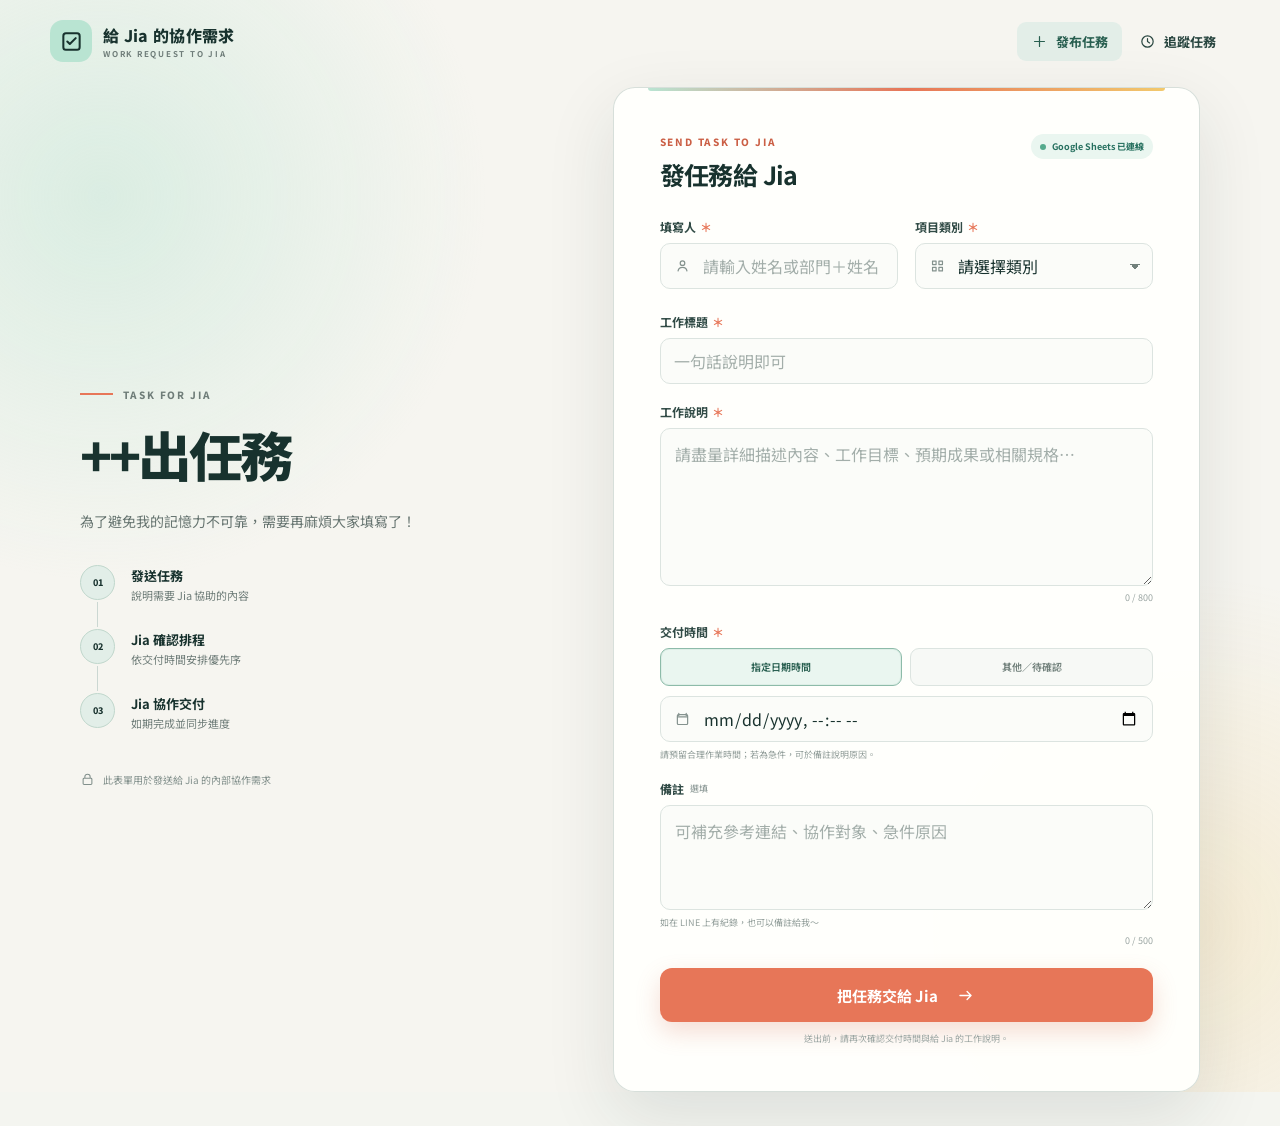
==== index.html @ c21aba55 "Update index.html" ====
<!doctype html>
<html lang="zh-Hant">
  <head>
    <meta charset="UTF-8" />
    <meta name="viewport" content="width=device-width, initial-scale=1.0" />
    <meta
      name="description"
      content="公司內部發任務給 Jia 的協作需求填寫與排程中心"
    />
    <meta name="theme-color" content="#16342f" />
    <title>發任務給 Jia｜協作需求中心</title>
    <link rel="stylesheet" href="./styles.css" />
  </head>
  <body class="form-page">
    <a class="skip-link" href="#request-form">跳到填寫表單</a>

    <header class="site-header">
      <a class="brand" href="./index.html" aria-label="給 Jia 的協作需求首頁">
        <span class="brand-mark" aria-hidden="true">
          <svg viewBox="0 0 24 24" focusable="false">
            <path d="M7 4.75h10A2.25 2.25 0 0 1 19.25 7v10A2.25 2.25 0 0 1 17 19.25H7A2.25 2.25 0 0 1 4.75 17V7A2.25 2.25 0 0 1 7 4.75Z" />
            <path d="m8.25 12 2.25 2.25 5.25-5.25" />
          </svg>
        </span>
        <span>
          <strong>給 Jia 的協作需求</strong>
          <small>WORK REQUEST TO JIA</small>
        </span>
      </a>
      <nav class="header-nav" aria-label="快速連結">
        <a class="header-link active" href="./index.html" aria-current="page">
          <svg viewBox="0 0 24 24" aria-hidden="true">
            <path d="M12 5v14M5 12h14" />
          </svg>
          發布任務
        </a>
        <a class="header-link" href="./status.html">
          <svg viewBox="0 0 24 24" aria-hidden="true">
            <circle cx="12" cy="12" r="8" />
            <path d="M12 8v4l3 2" />
          </svg>
          追蹤任務
        </a>
      </nav>
    </header>

    <main class="form-layout">
      <section class="intro-panel" aria-labelledby="page-title">
        <div class="eyebrow"><span></span> TASK FOR JIA</div>
        <h1 id="page-title">++出任務</h1>
        <p class="intro-copy">
          為了避免我的記憶力不可靠，需要再麻煩大家填寫了！
        </p>

        <ol class="process-list" aria-label="需求處理流程">
          <li>
            <span>01</span>
            <div><strong>發送任務</strong><small>說明需要 Jia 協助的內容</small></div>
          </li>
          <li>
            <span>02</span>
            <div><strong>Jia 確認排程</strong><small>依交付時間安排優先序</small></div>
          </li>
          <li>
            <span>03</span>
            <div><strong>Jia 協作交付</strong><small>如期完成並同步進度</small></div>
          </li>
        </ol>

        <div class="privacy-note">
          <svg viewBox="0 0 24 24" aria-hidden="true">
            <path d="M7.75 10V7.75a4.25 4.25 0 0 1 8.5 0V10M6.5 10h11A1.5 1.5 0 0 1 19 11.5v7A1.5 1.5 0 0 1 17.5 20h-11A1.5 1.5 0 0 1 5 18.5v-7A1.5 1.5 0 0 1 6.5 10Z" />
          </svg>
          此表單用於發送給 Jia 的內部協作需求
        </div>
      </section>

      <section class="form-card" aria-labelledby="form-title">
        <div class="form-card-head">
          <div>
            <p class="section-kicker">SEND TASK TO JIA</p>
            <h2 id="form-title">發任務給 Jia</h2>
          </div>
          <span class="mode-badge" id="mode-badge">連線確認中</span>
        </div>

        <form id="request-form" novalidate>
          <div class="field-grid">
            <div class="field-group">
              <label for="requester">填寫人 <span aria-label="必填">＊</span></label>
              <div class="input-shell">
                <svg viewBox="0 0 24 24" aria-hidden="true">
                  <circle cx="12" cy="8" r="3.25" />
                  <path d="M5.75 19c.55-3.15 2.64-5 6.25-5s5.7 1.85 6.25 5" />
                </svg>
                <input
                  id="requester"
                  name="requester"
                  type="text"
                  autocomplete="name"
                  maxlength="40"
                  placeholder="請輸入姓名或部門＋姓名"
                  required
                />
              </div>
              <p class="field-error" id="requester-error"></p>
            </div>

            <div class="field-group">
              <label for="category">項目類別 <span aria-label="必填">＊</span></label>
              <div class="input-shell select-shell">
                <svg viewBox="0 0 24 24" aria-hidden="true">
                  <path d="M5 5h5v5H5zM14 5h5v5h-5zM5 14h5v5H5zM14 14h5v5h-5z" />
                </svg>
                <select id="category" name="category" required>
                  <option value="" selected disabled>請選擇類別</option>
                  <option value="行銷">行銷</option>
                  <option value="行政">行政</option>
                  <option value="營運">營運</option>
                  <option value="業務">業務</option>
                  <option value="其他">其他</option>
                </select>
              </div>
              <p class="field-error" id="category-error"></p>
            </div>
          </div>

          <div class="field-group">
            <label for="title">工作標題 <span aria-label="必填">＊</span></label>
            <div class="input-shell no-icon">
              <input
                id="title"
                name="title"
                type="text"
                maxlength="120"
                placeholder="一句話說明即可"
                required
              />
            </div>
            <p class="field-error" id="title-error"></p>
          </div>

          <div class="field-group">
            <label for="description">工作說明 <span aria-label="必填">＊</span></label>
            <textarea
              id="description"
              name="description"
              rows="5"
              maxlength="800"
              placeholder="請盡量詳細描述內容、工作目標、預期成果或相關規格⋯"
              required
            ></textarea>
            <div class="field-meta">
              <p class="field-error" id="description-error"></p>
              <span id="description-count">0 / 800</span>
            </div>
          </div>

          <div class="field-group">
            <label for="delivery-time">交付時間 <span aria-label="必填">＊</span></label>
            <div class="delivery-options" role="radiogroup" aria-label="交付時間選項">
              <label>
                <input type="radio" name="deliveryOption" value="specified" checked />
                <span>指定日期時間</span>
              </label>
              <label>
                <input type="radio" name="deliveryOption" value="other" />
                <span>其他／待確認</span>
              </label>
            </div>
            <div class="input-shell" id="delivery-time-shell">
              <svg viewBox="0 0 24 24" aria-hidden="true">
                <path d="M6.75 4v3M17.25 4v3M4.75 9h14.5M6.25 5.75h11.5a1.5 1.5 0 0 1 1.5 1.5v11a1.5 1.5 0 0 1-1.5 1.5H6.25a1.5 1.5 0 0 1-1.5-1.5v-11a1.5 1.5 0 0 1 1.5-1.5Z" />
              </svg>
              <input id="delivery-time" name="deliveryTime" type="datetime-local" required />
            </div>
            <div class="other-time-message" id="other-time-message" hidden>
              這筆任務會先標記為「待確認」，可在備註補充希望的時程。
            </div>
            <p class="field-hint" id="delivery-time-hint">請預留合理作業時間；若為急件，可於備註說明原因。</p>
            <p class="field-error" id="deliveryTime-error"></p>
          </div>

          <div class="field-group">
            <label for="notes">備註 <small>選填</small></label>
            <textarea
              id="notes"
              name="notes"
              rows="3"
              maxlength="500"
              placeholder="可補充參考連結、協作對象、急件原因"
            ></textarea>
            <p class="field-hint notes-hint">如在 LINE 上有紀錄，也可以備註給我～</p>
            <div class="field-meta align-right"><span id="notes-count">0 / 500</span></div>
          </div>

          <button class="primary-button" type="submit" id="submit-button">
            <span>把任務交給 Jia</span>
            <svg viewBox="0 0 24 24" aria-hidden="true">
              <path d="M5 12h14M14 7l5 5-5 5" />
            </svg>
          </button>

          <p class="submit-note">送出前，請再次確認交付時間與給 Jia 的工作說明。</p>
        </form>

        <div class="success-panel" id="success-panel" hidden tabindex="-1">
          <span class="success-icon">
            <svg viewBox="0 0 24 24" aria-hidden="true"><path d="m6.5 12.5 3.5 3.5 7.5-8" /></svg>
          </span>
          <p class="section-kicker">TASK SENT TO JIA</p>
          <h2>任務已交給 Jia！</h2>
          <p>Jia 已收到這項協作需求，並會依交付時間安排處理順序。</p>
          <div class="request-number">Jia 任務編號 <strong id="success-id">—</strong></div>
          <div class="success-actions">
            <button class="secondary-button" type="button" id="copy-request-id-button">複製任務編號</button>
            <a class="primary-button success-track-button" id="track-request-link" href="./status.html">追蹤這個任務</a>
          </div>
          <button class="secondary-button" type="button" id="new-request-button">再發一個任務給 Jia</button>
        </div>
      </section>
    </main>

    <div class="toast" id="toast" role="status" aria-live="polite" hidden></div>
    <script src="./config.js"></script>
    <script src="./data-store.js"></script>
    <script src="./app.js"></script>
  </body>
</html>
---- styles.css ----
@import url("https://fonts.googleapis.com/css2?family=Noto+Sans+TC:wght@400;500;600;700;800&display=swap");

:root {
  --ink: #18322e;
  --ink-2: #294640;
  --muted: #6f7d79;
  --line: #dfe6e2;
  --paper: #fffefa;
  --canvas: #f4f5f0;
  --mint: #b9e4d2;
  --mint-soft: #eaf6f0;
  --coral: #e77658;
  --coral-dark: #cb5f45;
  --yellow: #f2c96d;
  --danger: #c64e49;
  --shadow: 0 24px 70px rgba(25, 48, 43, 0.11);
  --radius: 22px;
  font-family: "Noto Sans TC", "PingFang TC", "Microsoft JhengHei", sans-serif;
  color: var(--ink);
  background: var(--canvas);
  font-synthesis: none;
}

* {
  box-sizing: border-box;
}

html {
  min-width: 320px;
  scroll-behavior: smooth;
}

body {
  min-height: 100vh;
  margin: 0;
  background: var(--canvas);
}

button,
input,
select,
textarea {
  font: inherit;
}

button,
a,
select {
  -webkit-tap-highlight-color: transparent;
}

a {
  color: inherit;
  text-decoration: none;
}

svg {
  fill: none;
  stroke: currentColor;
  stroke-linecap: round;
  stroke-linejoin: round;
  stroke-width: 1.7;
}

.skip-link {
  position: fixed;
  z-index: 100;
  top: -80px;
  left: 20px;
  padding: 10px 15px;
  color: white;
  background: var(--ink);
  border-radius: 8px;
  white-space: nowrap;
  transition: top 0.2s ease;
}

.skip-link:focus {
  top: 14px;
}

.sr-only {
  position: absolute;
  width: 1px;
  height: 1px;
  padding: 0;
  margin: -1px;
  overflow: hidden;
  clip: rect(0, 0, 0, 0);
  white-space: nowrap;
  border: 0;
}

/* Shared brand and buttons */
.brand {
  display: inline-flex;
  align-items: center;
  gap: 11px;
  min-width: 0;
}

.brand-mark {
  display: grid;
  flex: 0 0 42px;
  width: 42px;
  height: 42px;
  place-items: center;
  color: var(--ink);
  background: var(--mint);
  border-radius: 13px;
}

.brand-mark svg {
  width: 27px;
  height: 27px;
  stroke-width: 1.8;
}

.brand > span:last-child {
  display: flex;
  min-width: 0;
  flex-direction: column;
  gap: 1px;
}

.brand strong {
  overflow: hidden;
  font-size: 16px;
  font-weight: 800;
  letter-spacing: 0.02em;
  text-overflow: ellipsis;
  white-space: nowrap;
}

.brand small {
  color: var(--muted);
  font-size: 8px;
  font-weight: 700;
  letter-spacing: 0.22em;
}

.primary-button,
.secondary-button,
.sort-button,
.icon-button {
  display: inline-flex;
  align-items: center;
  justify-content: center;
  border: 0;
  cursor: pointer;
  transition: transform 0.18s ease, box-shadow 0.18s ease, background 0.18s ease, opacity 0.18s ease;
}

.primary-button {
  min-height: 54px;
  gap: 18px;
  padding: 0 24px;
  color: white;
  background: var(--coral);
  border-radius: 12px;
  box-shadow: 0 10px 24px rgba(211, 98, 71, 0.22);
  font-size: 15px;
  font-weight: 700;
}

.primary-button:hover {
  background: var(--coral-dark);
  box-shadow: 0 13px 27px rgba(211, 98, 71, 0.27);
  transform: translateY(-1px);
}

.primary-button svg {
  width: 19px;
  height: 19px;
}

.secondary-button {
  min-height: 46px;
  gap: 9px;
  padding: 0 18px;
  color: var(--ink);
  background: white;
  border: 1px solid var(--line);
  border-radius: 11px;
  font-size: 13px;
  font-weight: 700;
}

.secondary-button:hover {
  border-color: #aebeb8;
  box-shadow: 0 8px 20px rgba(25, 48, 43, 0.08);
}

.primary-button.compact,
.secondary-button.compact {
  min-height: 42px;
  padding: 0 16px;
  box-shadow: none;
}

.primary-button.compact svg,
.secondary-button.compact svg {
  width: 17px;
  height: 17px;
}

button:focus-visible,
a:focus-visible,
input:focus-visible,
select:focus-visible,
textarea:focus-visible {
  outline: 3px solid rgba(35, 117, 97, 0.25);
  outline-offset: 2px;
}

button:disabled,
.is-loading {
  cursor: wait;
  opacity: 0.65;
}

.section-kicker {
  margin: 0 0 7px;
  color: var(--coral-dark);
  font-size: 10px;
  font-weight: 800;
  letter-spacing: 0.18em;
}

.toast {
  position: fixed;
  z-index: 200;
  right: 24px;
  bottom: 24px;
  max-width: min(420px, calc(100vw - 32px));
  padding: 14px 18px;
  color: white;
  background: var(--ink);
  border-radius: 11px;
  box-shadow: 0 14px 34px rgba(18, 35, 32, 0.25);
  font-size: 13px;
  font-weight: 600;
  animation: toast-in 0.25s ease both;
}

.toast.error {
  background: #923f3c;
}

@keyframes toast-in {
  from { opacity: 0; transform: translateY(8px); }
  to { opacity: 1; transform: translateY(0); }
}

/* Request form page */
.form-page {
  position: relative;
  overflow-x: hidden;
  background:
    radial-gradient(circle at 8% 18%, rgba(185, 228, 210, 0.45), transparent 24rem),
    radial-gradient(circle at 93% 85%, rgba(242, 201, 109, 0.21), transparent 22rem),
    #f6f5f0;
}

.form-page::before {
  position: fixed;
  z-index: -1;
  top: 80px;
  left: 3.4vw;
  width: 68px;
  height: 68px;
  content: "";
  border: 1px solid rgba(33, 72, 63, 0.15);
  border-radius: 50%;
}

.form-page::after {
  position: fixed;
  z-index: -1;
  right: 2.5vw;
  bottom: 2vw;
  width: 110px;
  height: 110px;
  content: "";
  background-image: radial-gradient(rgba(24, 50, 46, 0.22) 1.2px, transparent 1.2px);
  background-size: 12px 12px;
}

.site-header {
  display: flex;
  width: min(1180px, calc(100% - 48px));
  height: 82px;
  align-items: center;
  justify-content: space-between;
  margin: 0 auto;
}

.header-link {
  display: inline-flex;
  align-items: center;
  gap: 8px;
  padding: 10px 14px;
  color: var(--ink-2);
  border-radius: 9px;
  font-size: 13px;
  font-weight: 700;
  transition: background 0.18s ease;
}

.header-link:hover {
  background: rgba(255, 255, 255, 0.75);
}

.header-link.active {
  color: #285f50;
  background: rgba(226, 238, 232, 0.9);
}

.header-link svg {
  width: 17px;
  height: 17px;
}

.header-nav {
  display: flex;
  align-items: center;
  gap: 3px;
}

.form-layout {
  display: grid;
  width: min(1120px, calc(100% - 48px));
  min-height: calc(100vh - 116px);
  grid-template-columns: minmax(0, 0.86fr) minmax(510px, 1.14fr);
  gap: clamp(50px, 7vw, 96px);
  align-items: center;
  margin: 5px auto 34px;
}

.intro-panel {
  padding: 36px 0 42px;
}

.eyebrow {
  display: flex;
  align-items: center;
  gap: 10px;
  margin-bottom: 19px;
  color: var(--muted);
  font-size: 10px;
  font-weight: 800;
  letter-spacing: 0.19em;
}

.eyebrow span {
  display: inline-block;
  width: 33px;
  height: 2px;
  background: var(--coral);
}

.intro-panel h1 {
  margin: 0;
  color: var(--ink);
  font-size: clamp(38px, 4.2vw, 57px);
  font-weight: 800;
  letter-spacing: -0.055em;
  line-height: 1.23;
}

.intro-panel h1 em {
  position: relative;
  color: var(--ink);
  font-style: normal;
  white-space: nowrap;
}

.intro-panel h1 em::after {
  position: absolute;
  z-index: -1;
  right: -4px;
  bottom: 4px;
  left: -3px;
  height: 12px;
  content: "";
  background: var(--yellow);
  opacity: 0.72;
  transform: rotate(-1deg);
}

.intro-copy {
  max-width: 435px;
  margin: 22px 0 30px;
  color: #667470;
  font-size: 14px;
  line-height: 1.85;
}

.process-list {
  display: grid;
  max-width: 420px;
  gap: 0;
  padding: 0;
  margin: 0;
  list-style: none;
}

.process-list li {
  position: relative;
  display: flex;
  min-height: 64px;
  align-items: flex-start;
  gap: 16px;
}

.process-list li:not(:last-child)::after {
  position: absolute;
  top: 37px;
  bottom: 2px;
  left: 17px;
  width: 1px;
  content: "";
  background: #cbd7d2;
}

.process-list li > span {
  display: grid;
  z-index: 1;
  flex: 0 0 35px;
  width: 35px;
  height: 35px;
  place-items: center;
  color: var(--ink);
  background: #e2eee8;
  border: 1px solid #c0d7cc;
  border-radius: 50%;
  font-size: 9px;
  font-weight: 800;
}

.process-list li > div {
  display: flex;
  flex-direction: column;
  gap: 2px;
  padding-top: 1px;
}

.process-list strong {
  font-size: 13px;
  font-weight: 700;
}

.process-list small {
  color: var(--muted);
  font-size: 11px;
}

.privacy-note {
  display: flex;
  align-items: center;
  gap: 8px;
  margin-top: 15px;
  color: #82908c;
  font-size: 10px;
}

.privacy-note svg {
  width: 15px;
  height: 15px;
}

.form-card {
  position: relative;
  min-height: 680px;
  padding: clamp(28px, 4vw, 46px);
  background: rgba(255, 255, 252, 0.96);
  border: 1px solid rgba(205, 216, 211, 0.8);
  border-radius: var(--radius);
  box-shadow: var(--shadow);
}

.form-card::before {
  position: absolute;
  top: 0;
  right: 34px;
  left: 34px;
  height: 3px;
  content: "";
  background: linear-gradient(90deg, var(--mint), var(--coral), var(--yellow));
  border-radius: 0 0 4px 4px;
}

.form-card-head {
  display: flex;
  align-items: flex-start;
  justify-content: space-between;
  gap: 18px;
  margin-bottom: 26px;
}

.form-card-head h2 {
  margin: 0;
  font-size: 25px;
  letter-spacing: -0.025em;
}

.mode-badge {
  display: inline-flex;
  align-items: center;
  gap: 6px;
  padding: 6px 9px;
  color: #26705f;
  background: var(--mint-soft);
  border-radius: 100px;
  font-size: 9px;
  font-weight: 700;
  white-space: nowrap;
}

.mode-badge::before {
  width: 6px;
  height: 6px;
  content: "";
  background: #55aa8d;
  border-radius: 50%;
}

.mode-badge.is-demo {
  color: #87651c;
  background: #fff6dc;
}

.mode-badge.is-demo::before {
  background: #dba630;
}

.field-grid {
  display: grid;
  grid-template-columns: 1fr 1fr;
  gap: 17px;
}

.field-group {
  margin-bottom: 19px;
}

.field-group > label {
  display: flex;
  align-items: center;
  gap: 4px;
  margin-bottom: 8px;
  color: #314b46;
  font-size: 12px;
  font-weight: 700;
}

.field-group > label span {
  color: var(--coral);
}

.field-group > label small {
  margin-left: 2px;
  color: #94a09d;
  font-size: 9px;
  font-weight: 500;
}

.input-shell {
  position: relative;
}

.delivery-options {
  display: flex;
  gap: 8px;
  margin-bottom: 10px;
}

.delivery-options label {
  position: relative;
  flex: 1;
  cursor: pointer;
}

.delivery-options input {
  position: absolute;
  width: 1px;
  height: 1px;
  overflow: hidden;
  opacity: 0;
}

.delivery-options span {
  display: flex;
  min-height: 38px;
  align-items: center;
  justify-content: center;
  padding: 7px 12px;
  color: #71807b;
  background: #f7f9f6;
  border: 1px solid #dce4e0;
  border-radius: 9px;
  font-size: 10px;
  font-weight: 600;
  transition: color 0.18s ease, border 0.18s ease, background 0.18s ease, box-shadow 0.18s ease;
}

.delivery-options input:checked + span {
  color: #285f50;
  background: var(--mint-soft);
  border-color: #8dbba9;
  box-shadow: inset 0 0 0 1px rgba(73, 139, 117, 0.08);
}

.delivery-options input:focus-visible + span {
  outline: 3px solid rgba(35, 117, 97, 0.25);
  outline-offset: 2px;
}

.other-time-message {
  padding: 11px 13px;
  color: #745c28;
  background: #fff8e6;
  border: 1px solid #f0dfac;
  border-radius: 9px;
  font-size: 10px;
  line-height: 1.6;
}

.notes-hint {
  margin-top: 7px;
  color: #718a82;
}

.input-shell > svg {
  position: absolute;
  z-index: 1;
  top: 50%;
  left: 14px;
  width: 17px;
  height: 17px;
  color: #84928e;
  pointer-events: none;
  transform: translateY(-50%);
}

.input-shell input,
.input-shell select,
textarea {
  width: 100%;
  color: var(--ink);
  background: #fbfcf9;
  border: 1px solid #dce4e0;
  border-radius: 10px;
  outline: none;
  transition: border 0.18s ease, box-shadow 0.18s ease, background 0.18s ease;
}

.input-shell input,
.input-shell select {
  height: 46px;
  padding: 0 13px 0 42px;
}

.input-shell select {
  padding-right: 35px;
  cursor: pointer;
  appearance: none;
  background-image: linear-gradient(45deg, transparent 50%, #72817c 50%), linear-gradient(135deg, #72817c 50%, transparent 50%);
  background-position: calc(100% - 17px) 20px, calc(100% - 12px) 20px;
  background-repeat: no-repeat;
  background-size: 5px 5px, 5px 5px;
}

textarea {
  display: block;
  min-height: 98px;
  padding: 12px 14px;
  line-height: 1.65;
  resize: vertical;
}

#description {
  min-height: 114px;
}

.input-shell input:hover,
.input-shell select:hover,
textarea:hover {
  border-color: #c1cec9;
}

.input-shell input:focus,
.input-shell select:focus,
textarea:focus {
  background: white;
  border-color: #5e9c89;
  box-shadow: 0 0 0 3px rgba(94, 156, 137, 0.12);
}

input::placeholder,
textarea::placeholder {
  color: #a3aeaa;
}

[aria-invalid="true"] {
  border-color: #d66b63 !important;
  box-shadow: 0 0 0 3px rgba(214, 107, 99, 0.09) !important;
}

.field-meta {
  display: flex;
  min-height: 17px;
  align-items: center;
  justify-content: space-between;
  padding-top: 5px;
  color: #99a4a1;
  font-size: 9px;
}

.field-meta.align-right {
  justify-content: flex-end;
}

.field-error {
  min-height: 0;
  margin: 5px 0 0;
  color: var(--danger);
  font-size: 10px;
}

.field-meta .field-error {
  margin: 0;
}

.field-hint {
  margin: 6px 0 0;
  color: #929e9a;
  font-size: 9px;
}

.form-card form > .primary-button {
  width: 100%;
  margin-top: 2px;
}

.submit-note {
  margin: 10px 0 0;
  color: #9aa5a2;
  font-size: 9px;
  text-align: center;
}

.success-panel {
  display: flex;
  min-height: 560px;
  align-items: center;
  justify-content: center;
  flex-direction: column;
  padding: 40px 12px;
  text-align: center;
}

.success-panel[hidden] {
  display: none;
}

.success-icon {
  display: grid;
  width: 78px;
  height: 78px;
  place-items: center;
  margin-bottom: 23px;
  color: #28775f;
  background: var(--mint-soft);
  border: 1px solid #c5e3d6;
  border-radius: 50%;
}

.success-icon svg {
  width: 39px;
  height: 39px;
  stroke-width: 2;
}

.success-panel h2 {
  margin: 4px 0 10px;
  font-size: 27px;
}

.success-panel > p:not(.section-kicker) {
  max-width: 350px;
  margin: 0;
  color: var(--muted);
  font-size: 13px;
  line-height: 1.8;
}

.success-track-button {
  min-width: 220px;
}

.success-actions {
  display: flex;
  align-items: center;
  gap: 9px;
  margin-bottom: 10px;
}

.request-number {
  display: flex;
  align-items: center;
  gap: 8px;
  padding: 12px 16px;
  margin: 24px 0;
  color: var(--muted);
  background: #f3f6f3;
  border-radius: 9px;
  font-size: 11px;
}

.request-number strong {
  color: var(--ink);
  font-family: ui-monospace, SFMono-Regular, Menlo, monospace;
  font-size: 12px;
}

/* Admin dashboard */
.admin-page {
  background: #f4f5f1;
}

.admin-sidebar {
  position: fixed;
  z-index: 10;
  top: 0;
  bottom: 0;
  left: 0;
  display: flex;
  width: 224px;
  flex-direction: column;
  padding: 28px 18px 24px;
  color: white;
  background:
    radial-gradient(circle at 0 0, rgba(86, 153, 132, 0.2), transparent 15rem),
    #16342f;
}

.brand-light {
  padding: 0 9px;
}

.brand-light .brand-mark {
  flex-basis: 38px;
  width: 38px;
  height: 38px;
}

.brand-light .brand-mark svg {
  width: 24px;
  height: 24px;
}

.brand-light small {
  color: #86a69b;
}

.admin-nav {
  display: flex;
  flex-direction: column;
  gap: 5px;
  margin-top: 49px;
}

.admin-nav a {
  display: flex;
  min-height: 45px;
  align-items: center;
  gap: 12px;
  padding: 0 14px;
  color: #adc3bb;
  border-radius: 9px;
  font-size: 13px;
  font-weight: 600;
  transition: color 0.18s ease, background 0.18s ease;
}

.admin-nav a:hover,
.admin-nav a.active {
  color: white;
  background: rgba(255, 255, 255, 0.1);
}

.admin-nav a.active {
  box-shadow: inset 3px 0 var(--coral);
}

.admin-nav svg {
  width: 19px;
  height: 19px;
}

.sidebar-bottom {
  margin-top: auto;
}

.connection-card {
  display: flex;
  align-items: flex-start;
  gap: 10px;
  padding: 14px 12px;
  background: rgba(255, 255, 255, 0.07);
  border: 1px solid rgba(255, 255, 255, 0.08);
  border-radius: 10px;
}

.status-dot {
  flex: 0 0 7px;
  width: 7px;
  height: 7px;
  margin-top: 5px;
  background: #70d3ae;
  border-radius: 50%;
  box-shadow: 0 0 0 4px rgba(112, 211, 174, 0.1);
}

.status-dot.demo {
  background: var(--yellow);
  box-shadow: 0 0 0 4px rgba(242, 201, 109, 0.1);
}

.connection-card div {
  display: flex;
  min-width: 0;
  flex-direction: column;
  gap: 2px;
}

.connection-card strong {
  overflow: hidden;
  font-size: 10px;
  text-overflow: ellipsis;
  white-space: nowrap;
}

.connection-card small {
  color: #8fafA4;
  font-size: 8px;
}

.sidebar-bottom > p {
  margin: 17px 0 0;
  color: #66887c;
  font-size: 7px;
  font-weight: 700;
  letter-spacing: 0.19em;
  text-align: center;
}

.mobile-admin-header {
  display: none;
}

.admin-main {
  min-height: 100vh;
  padding: 37px clamp(26px, 4vw, 58px) 60px;
  margin-left: 224px;
}

.dashboard-head {
  display: flex;
  align-items: flex-end;
  justify-content: space-between;
  gap: 25px;
}

.dashboard-head h1 {
  margin: 0 0 5px;
  font-size: 28px;
  letter-spacing: -0.035em;
}

.dashboard-head > div:first-child > p:last-child {
  margin: 0;
  color: var(--muted);
  font-size: 12px;
}

.dashboard-actions {
  display: flex;
  align-items: center;
  gap: 9px;
}

.last-updated {
  margin-right: 5px;
  color: #8d9995;
  font-size: 9px;
}

.summary-grid {
  display: grid;
  grid-template-columns: repeat(4, minmax(0, 1fr));
  gap: 14px;
  margin: 27px 0 21px;
}

.summary-card {
  position: relative;
  display: flex;
  min-width: 0;
  min-height: 112px;
  align-items: center;
  gap: 15px;
  padding: 20px;
  overflow: hidden;
  background: white;
  border: 1px solid #e2e8e5;
  border-radius: 15px;
  box-shadow: 0 6px 20px rgba(25, 48, 43, 0.035);
}

.summary-card::after {
  position: absolute;
  top: 0;
  right: 0;
  bottom: 0;
  width: 3px;
  content: "";
  background: var(--mint);
}

.summary-card.overdue::after { background: #e88978; }
.summary-card.today::after { background: var(--yellow); }
.summary-card.upcoming::after { background: #83b5cf; }

.summary-icon {
  display: grid;
  flex: 0 0 43px;
  width: 43px;
  height: 43px;
  place-items: center;
  color: #41836f;
  background: #edf7f2;
  border-radius: 11px;
}

.summary-card.overdue .summary-icon { color: #b6534c; background: #fff0ed; }
.summary-card.today .summary-icon { color: #9b762a; background: #fff8e6; }
.summary-card.upcoming .summary-icon { color: #407995; background: #edf6fa; }

.summary-icon svg {
  width: 23px;
  height: 23px;
}

.summary-card > div:last-child {
  display: grid;
  min-width: 0;
  grid-template-columns: auto 1fr;
  align-items: baseline;
  column-gap: 6px;
}

.summary-card span {
  grid-column: 1 / -1;
  color: #70807b;
  font-size: 10px;
  font-weight: 600;
}

.summary-card strong {
  font-size: 27px;
  line-height: 1.2;
}

.summary-card small {
  overflow: hidden;
  color: #9ca7a3;
  font-size: 8px;
  text-overflow: ellipsis;
  white-space: nowrap;
}

.request-section {
  background: white;
  border: 1px solid #e1e7e4;
  border-radius: 16px;
  box-shadow: 0 8px 25px rgba(25, 48, 43, 0.04);
}

.request-section-head {
  display: flex;
  align-items: center;
  justify-content: space-between;
  gap: 22px;
  padding: 19px 20px;
  border-bottom: 1px solid #e7ebe9;
}

.request-section-head > div:first-child {
  display: flex;
  flex: 0 0 auto;
  align-items: baseline;
  gap: 9px;
}

.request-section-head h2 {
  margin: 0;
  font-size: 16px;
}

.request-section-head > div:first-child span {
  color: #87938f;
  font-size: 9px;
}

.filter-row {
  display: flex;
  min-width: 0;
  align-items: center;
  justify-content: flex-end;
  gap: 7px;
}

.search-box {
  position: relative;
  display: block;
  width: min(230px, 21vw);
}

.search-box svg {
  position: absolute;
  top: 50%;
  left: 11px;
  width: 16px;
  height: 16px;
  color: #82908c;
  transform: translateY(-50%);
}

.search-box input,
.filter-select select,
.sort-button {
  height: 36px;
  color: #425b55;
  background-color: #fafbf9;
  border: 1px solid #dfe5e2;
  border-radius: 8px;
  font-size: 10px;
}

.search-box input {
  width: 100%;
  padding: 0 11px 0 34px;
  outline: 0;
}

.search-box input:focus,
.filter-select select:focus {
  border-color: #71a795;
  box-shadow: 0 0 0 3px rgba(94, 156, 137, 0.1);
}

.filter-select select {
  min-width: 87px;
  padding: 0 26px 0 10px;
  cursor: pointer;
  appearance: none;
  background-image: linear-gradient(45deg, transparent 50%, #72817c 50%), linear-gradient(135deg, #72817c 50%, transparent 50%);
  background-position: calc(100% - 13px) 15px, calc(100% - 9px) 15px;
  background-repeat: no-repeat;
  background-size: 4px 4px, 4px 4px;
}

.sort-button {
  gap: 6px;
  padding: 0 11px;
  white-space: nowrap;
}

.sort-button:hover {
  background: #f3f6f3;
}

.sort-button svg {
  width: 14px;
  height: 14px;
}

.table-wrap {
  position: relative;
  min-height: 250px;
  overflow-x: auto;
}

table {
  width: 100%;
  border-collapse: collapse;
  table-layout: fixed;
}

th {
  height: 41px;
  padding: 0 12px;
  color: #7d8b87;
  background: #fafbf9;
  border-bottom: 1px solid #e4e9e6;
  font-size: 9px;
  font-weight: 700;
  text-align: left;
  white-space: nowrap;
}

th:first-child,
td:first-child { width: 126px; padding-left: 20px; }
th:nth-child(2),
td:nth-child(2) { width: 78px; }
th:nth-child(3),
td:nth-child(3) { width: 64px; }
th:nth-child(4),
td:nth-child(4) { width: 27%; }
th:nth-child(5),
td:nth-child(5) { width: 92px; }
th:nth-child(6),
td:nth-child(6) { width: 18%; }
th:nth-child(7),
td:nth-child(7) { width: 126px; }

td {
  height: 84px;
  padding: 11px 12px;
  color: #3c524d;
  border-bottom: 1px solid #edf0ee;
  font-size: 10px;
  vertical-align: middle;
}

tbody tr {
  transition: background 0.15s ease;
}

tbody tr:hover {
  background: #fbfcfa;
}

tbody tr:last-child td {
  border-bottom: 0;
}

.due-cell {
  display: grid;
  grid-template-columns: auto 1fr;
  align-items: baseline;
  gap: 1px 6px;
}

.due-cell strong {
  color: var(--ink);
  font-size: 11px;
}

.due-cell > span {
  color: #7b8985;
  font-size: 9px;
}

.due-status {
  display: inline-flex;
  width: max-content;
  grid-column: 1 / -1;
  align-items: center;
  gap: 4px;
  margin-top: 4px;
  color: #62736e;
  font-size: 8px;
  font-style: normal;
  font-weight: 700;
}

.due-status::before {
  width: 5px;
  height: 5px;
  content: "";
  background: #8ba19a;
  border-radius: 50%;
}

.due-status.overdue { color: #b94f48; }
.due-status.overdue::before { background: #d65f55; }
.due-status.today { color: #9a7429; }
.due-status.today::before { background: #d5a940; }
.due-status.upcoming { color: #397996; }
.due-status.upcoming::before { background: #5597b6; }
.due-status.unscheduled { color: #745c92; }
.due-status.unscheduled::before { background: #8a6dac; }

.category-badge {
  display: inline-flex;
  min-width: 38px;
  align-items: center;
  justify-content: center;
  padding: 4px 8px;
  border-radius: 100px;
  font-size: 8px;
  font-weight: 700;
}

.category-badge.marketing { color: #a95440; background: #fff0eb; }
.category-badge.admin { color: #66539a; background: #f2effb; }
.category-badge.operations { color: #28765f; background: #eaf6f0; }
.category-badge.sales { color: #3d7291; background: #eaf3f8; }
.category-badge.other { color: #6c736f; background: #f0f2f1; }

.description-cell {
  display: flex;
  min-width: 0;
  flex-direction: column;
  gap: 4px;
}

.description-cell strong {
  display: -webkit-box;
  overflow: hidden;
  color: #28413b;
  font-size: 10px;
  font-weight: 600;
  line-height: 1.55;
  -webkit-box-orient: vertical;
  -webkit-line-clamp: 2;
}

.description-cell small {
  color: #9aa5a1;
  font-size: 8px;
}

.requester-cell {
  display: block;
  overflow: hidden;
  text-overflow: ellipsis;
  white-space: nowrap;
}

.notes-cell {
  display: -webkit-box;
  overflow: hidden;
  color: #778681;
  line-height: 1.55;
  -webkit-box-orient: vertical;
  -webkit-line-clamp: 2;
}

td code {
  color: #71807b;
  font-family: ui-monospace, SFMono-Regular, Menlo, monospace;
  font-size: 8px;
}

.work-status-badge {
  display: inline-flex;
  min-width: 48px;
  align-items: center;
  justify-content: center;
  padding: 5px 8px;
  border-radius: 100px;
  font-size: 8px;
  font-weight: 700;
  white-space: nowrap;
}

.work-status-badge.pending {
  color: #8a6827;
  background: #fff5d9;
}

.work-status-badge.in-progress {
  color: #356f8b;
  background: #eaf4f8;
}

.work-status-badge.completed {
  color: #28725b;
  background: #e8f5ef;
}

.task-actions-cell {
  display: flex;
  align-items: flex-start;
  flex-direction: column;
  gap: 7px;
}

.task-actions-cell button,
.mobile-task-actions button {
  padding: 5px 8px;
  color: #356f60;
  background: #edf6f2;
  border: 1px solid #cfe3da;
  border-radius: 7px;
  cursor: pointer;
  font-size: 8px;
  font-weight: 700;
}

.task-actions-cell button:hover,
.mobile-task-actions button:hover {
  background: #deeee7;
}

.toast.success {
  background: #276b57;
}

.input-shell.no-icon select {
  padding-left: 13px;
}

.input-shell.no-icon input {
  padding-left: 13px;
}

.modal-open {
  overflow: hidden;
}

.task-modal {
  position: fixed;
  z-index: 300;
  inset: 0;
  display: grid;
  place-items: center;
  padding: 20px;
}

.task-modal[hidden] {
  display: none;
}

.modal-backdrop {
  position: absolute;
  inset: 0;
  width: 100%;
  height: 100%;
  padding: 0;
  background: rgba(13, 34, 30, 0.55);
  border: 0;
  backdrop-filter: blur(3px);
}

.task-modal-panel {
  position: relative;
  z-index: 1;
  width: min(560px, 100%);
  max-height: calc(100vh - 40px);
  padding: 28px;
  overflow-y: auto;
  background: var(--paper);
  border-radius: 18px;
  box-shadow: 0 28px 80px rgba(13, 34, 30, 0.3);
}

.task-modal-head {
  display: flex;
  align-items: flex-start;
  justify-content: space-between;
  gap: 20px;
}

.task-modal-head h2 {
  margin: 0;
  font-size: 22px;
}

.modal-close {
  display: grid;
  flex: 0 0 36px;
  width: 36px;
  height: 36px;
  place-items: center;
  color: #62736e;
  background: #f2f5f2;
  border: 0;
  border-radius: 9px;
  cursor: pointer;
}

.modal-close svg {
  width: 18px;
  height: 18px;
}

.modal-task-summary {
  display: flex;
  flex-direction: column;
  gap: 5px;
  padding: 15px;
  margin: 20px 0;
  background: #f4f7f4;
  border-radius: 11px;
}

.modal-task-summary code {
  color: #80908a;
  font-size: 9px;
}

.modal-task-summary strong {
  font-size: 13px;
  line-height: 1.6;
}

.modal-task-summary p {
  margin: 0;
  color: #556862;
  font-size: 10px;
  line-height: 1.7;
  white-space: pre-wrap;
}

.modal-task-summary span {
  color: var(--muted);
  font-size: 10px;
}

.modal-actions {
  display: flex;
  justify-content: flex-end;
  gap: 9px;
  padding-top: 4px;
}

/* Requester tracking */
.tracking-page {
  background:
    radial-gradient(circle at 10% 20%, rgba(185, 228, 210, 0.4), transparent 25rem),
    radial-gradient(circle at 90% 80%, rgba(242, 201, 109, 0.2), transparent 24rem),
    #f5f5f0;
}

.tracking-header {
  width: min(980px, calc(100% - 40px));
}

.tracking-main {
  width: min(820px, calc(100% - 40px));
  padding: 54px 0 80px;
  margin: 0 auto;
}

.tracking-intro {
  margin-bottom: 25px;
  text-align: center;
}

.tracking-intro h1 {
  margin: 0 0 8px;
  font-size: clamp(30px, 5vw, 43px);
  letter-spacing: -0.045em;
}

.tracking-intro > p:last-child {
  margin: 0;
  color: var(--muted);
  font-size: 13px;
}

.tracking-search {
  padding: 24px;
  background: white;
  border: 1px solid var(--line);
  border-radius: 16px;
  box-shadow: 0 12px 36px rgba(25, 48, 43, 0.07);
}

.tracking-search-fields {
  display: grid;
  grid-template-columns: minmax(260px, 1.45fr) minmax(190px, 0.85fr) auto;
  align-items: end;
  gap: 9px;
}

.tracking-query-field {
  display: grid;
  gap: 8px;
}

.tracking-query-field > span:first-child {
  font-size: 11px;
  font-weight: 700;
}

.tracking-query-field small {
  color: #94a09c;
  font-size: 9px;
  font-weight: 500;
}

.tracking-input-shell {
  position: relative;
  display: block;
}

.tracking-input-shell svg {
  position: absolute;
  top: 50%;
  left: 15px;
  width: 18px;
  height: 18px;
  color: #7e8d88;
  transform: translateY(-50%);
}

.tracking-input-shell input {
  width: 100%;
  height: 54px;
  padding: 0 16px 0 45px;
  color: var(--ink);
  background: #fafbf9;
  border: 1px solid #dce4e0;
  border-radius: 11px;
  outline: none;
  font-family: ui-monospace, SFMono-Regular, Menlo, monospace;
  font-size: 13px;
  text-transform: uppercase;
}

.tracking-input-shell input:focus {
  background: white;
  border-color: #5e9c89;
  box-shadow: 0 0 0 3px rgba(94, 156, 137, 0.12);
}

.requester-search-shell input {
  font-family: inherit;
  text-transform: none;
}

.tracking-search > p {
  margin: 8px 0 0;
  color: #94a09c;
  font-size: 9px;
}

.recent-requests,
.tracking-result,
.tracking-error {
  margin-top: 18px;
  background: white;
  border: 1px solid var(--line);
  border-radius: 16px;
  box-shadow: 0 10px 30px rgba(25, 48, 43, 0.05);
}

.recent-requests {
  padding: 22px 24px;
}

.tracking-section-head {
  display: flex;
  align-items: baseline;
  justify-content: space-between;
  gap: 16px;
}

.tracking-section-head h2 {
  margin: 0;
  font-size: 14px;
}

.tracking-section-head span {
  color: var(--muted);
  font-size: 9px;
}

.recent-id-list {
  display: flex;
  flex-wrap: wrap;
  gap: 8px;
  margin-top: 14px;
}

.recent-id-list button {
  padding: 8px 11px;
  color: #356f60;
  background: #edf6f2;
  border: 1px solid #cfe3da;
  border-radius: 8px;
  cursor: pointer;
  font-family: ui-monospace, SFMono-Regular, Menlo, monospace;
  font-size: 9px;
}

.requester-task-list {
  display: grid;
  gap: 8px;
  margin-top: 14px;
}

.requester-task-item {
  display: flex;
  width: 100%;
  align-items: center;
  justify-content: space-between;
  gap: 16px;
  padding: 13px 14px;
  color: var(--ink);
  text-align: left;
  background: #fafbf9;
  border: 1px solid #e1e8e4;
  border-radius: 10px;
  cursor: pointer;
}

.requester-task-item:hover {
  background: #f1f7f3;
  border-color: #c5dcd2;
}

.requester-task-summary {
  display: flex;
  min-width: 0;
  flex-direction: column;
  gap: 3px;
}

.requester-task-summary strong {
  overflow: hidden;
  font-size: 11px;
  text-overflow: ellipsis;
  white-space: nowrap;
}

.requester-task-summary small {
  color: var(--muted);
  font-size: 9px;
}

.requester-task-summary code {
  color: #8a9894;
  font-size: 8px;
}

.tracking-loading {
  display: flex;
  align-items: center;
  justify-content: center;
  gap: 10px;
  padding: 48px;
  color: var(--muted);
  font-size: 11px;
}

.tracking-loading[hidden],
.tracking-result[hidden],
.tracking-error[hidden],
.recent-requests[hidden] {
  display: none;
}

.tracking-loading span {
  width: 17px;
  height: 17px;
  border: 2px solid #c5d8d0;
  border-top-color: #438571;
  border-radius: 50%;
  animation: tracking-spin 0.8s linear infinite;
}

@keyframes tracking-spin {
  to { transform: rotate(360deg); }
}

.tracking-error {
  display: flex;
  align-items: center;
  gap: 14px;
  padding: 22px;
  border-color: #efcdc8;
}

.tracking-error > span {
  display: grid;
  flex: 0 0 38px;
  width: 38px;
  height: 38px;
  place-items: center;
  color: #a94d45;
  background: #fff0ed;
  border-radius: 50%;
  font-weight: 800;
}

.tracking-error h2,
.tracking-error p {
  margin: 0;
}

.tracking-error h2 {
  font-size: 13px;
}

.tracking-error p {
  margin-top: 3px;
  color: var(--muted);
  font-size: 10px;
}

.tracking-result {
  padding: clamp(22px, 4vw, 36px);
}

.tracking-result-head {
  display: flex;
  align-items: flex-start;
  justify-content: space-between;
  gap: 25px;
}

.tracking-result-head h2 {
  max-width: 560px;
  margin: 12px 0 5px;
  font-size: 20px;
  line-height: 1.55;
}

.tracking-result-head code {
  color: #83908c;
  font-size: 9px;
}

.tracking-result-update {
  display: flex;
  flex: 0 0 auto;
  align-items: flex-end;
  flex-direction: column;
  gap: 8px;
}

.tracking-result-update > p {
  flex: 0 0 auto;
  margin: 4px 0 0;
  color: #8c9995;
  font-size: 9px;
}

.tracking-result-update > p strong {
  color: #687a74;
  font-weight: 600;
}

.tracking-progress {
  display: grid;
  grid-template-columns: repeat(3, 1fr);
  padding: 24px 0;
  margin: 27px 0;
  list-style: none;
  background: #f7f9f6;
  border-radius: 13px;
}

.tracking-progress li {
  position: relative;
  display: flex;
  align-items: center;
  justify-content: center;
  gap: 9px;
  color: #9aa6a2;
}

.tracking-progress li:not(:last-child)::after {
  position: absolute;
  z-index: 0;
  top: 17px;
  left: calc(50% + 48px);
  width: calc(100% - 96px);
  height: 1px;
  content: "";
  background: #d9e1dd;
}

.tracking-progress li > span {
  display: grid;
  z-index: 1;
  flex: 0 0 34px;
  width: 34px;
  height: 34px;
  place-items: center;
  background: #e8edeb;
  border-radius: 50%;
  font-size: 10px;
  font-weight: 800;
}

.tracking-progress li > div {
  display: flex;
  flex-direction: column;
}

.tracking-progress strong {
  font-size: 10px;
}

.tracking-progress small {
  font-size: 8px;
}

.tracking-progress li.is-current,
.tracking-progress li.is-complete {
  color: #2d745f;
}

.tracking-progress li.is-current > span,
.tracking-progress li.is-complete > span {
  color: white;
  background: #4c937c;
}

.tracking-progress li.is-complete:not(:last-child)::after {
  background: #74ad99;
}

.tracking-detail-grid {
  display: grid;
  grid-template-columns: repeat(4, 1fr);
  gap: 10px;
}

.tracking-detail-grid > div {
  display: flex;
  min-width: 0;
  flex-direction: column;
  gap: 5px;
  padding: 13px;
  background: #fafbf9;
  border: 1px solid #e7ebe8;
  border-radius: 10px;
}

.tracking-detail-grid span,
.tracking-notes > span {
  color: #8a9894;
  font-size: 8px;
}

.tracking-detail-grid strong {
  overflow: hidden;
  font-size: 10px;
  font-weight: 600;
  line-height: 1.5;
  text-overflow: ellipsis;
}

.tracking-description,
.tracking-notes {
  padding: 14px;
  margin-top: 10px;
  background: #fafbf9;
  border: 1px solid #e7ebe8;
  border-radius: 10px;
}

.tracking-description p,
.tracking-notes p {
  margin: 6px 0 0;
  color: #556862;
  font-size: 10px;
  line-height: 1.7;
  white-space: pre-wrap;
}

.tracking-description > span,
.tracking-notes > span {
  color: #8a9894;
  font-size: 8px;
}

.delivery-reply-card {
  padding: 20px;
  margin-top: 20px;
  background: #eef7f2;
  border: 1px solid #cce2d8;
  border-radius: 13px;
}

.reply-card-title {
  display: flex;
  align-items: center;
  gap: 12px;
}

.reply-card-title > span {
  display: grid;
  flex: 0 0 38px;
  width: 38px;
  height: 38px;
  place-items: center;
  color: #34745f;
  background: white;
  border-radius: 10px;
}

.reply-card-title svg {
  width: 20px;
  height: 20px;
}

.reply-card-title h3 {
  margin: 0;
  font-size: 13px;
}

.delivery-reply-card > p {
  margin: 14px 0 0;
  color: #344e47;
  font-size: 11px;
  line-height: 1.8;
  white-space: pre-wrap;
}

.delivery-reply-card > p.is-empty {
  color: #71847d;
  font-style: italic;
}

.mobile-card-statuses,
.mobile-task-actions {
  display: flex;
  align-items: center;
  gap: 6px;
}

.mobile-task-actions {
  justify-content: space-between;
  margin-top: 11px;
}

.mobile-task-actions code {
  margin: 0;
}

@media (max-width: 680px) {
  .header-nav {
    display: flex;
    flex: 1;
    justify-content: flex-end;
  }

  .task-modal {
    align-items: end;
    padding: 0;
  }

  .task-modal-panel {
    width: 100%;
    max-height: 90vh;
    padding: 23px 18px;
    border-radius: 18px 18px 0 0;
  }

  .modal-actions {
    flex-direction: column-reverse;
  }

  .modal-actions > * {
    width: 100%;
  }

  .tracking-header {
    width: calc(100% - 28px);
  }

  .tracking-header .primary-button {
    min-height: 38px;
    padding: 0 11px;
    font-size: 10px;
  }

  .tracking-header .primary-button svg {
    display: none;
  }

  .tracking-main {
    width: calc(100% - 24px);
    padding: 34px 0 55px;
  }

  .tracking-intro h1 {
    font-size: 30px;
  }

  .tracking-search {
    padding: 17px;
  }

  .tracking-search-fields {
    grid-template-columns: 1fr;
  }

  .success-actions {
    width: 100%;
    flex-direction: column;
  }

  .success-actions > * {
    width: 100%;
  }

  .requester-task-item {
    align-items: flex-start;
  }

  .tracking-result-head {
    flex-direction: column;
    gap: 8px;
  }

  .tracking-result-update {
    width: 100%;
    align-items: flex-start;
  }

  .tracking-progress {
    gap: 4px;
    padding: 18px 8px;
  }

  .tracking-progress li {
    flex-direction: column;
    gap: 5px;
    text-align: center;
  }

  .tracking-progress li:not(:last-child)::after {
    top: 17px;
    left: calc(50% + 20px);
    width: calc(100% - 40px);
  }

  .tracking-progress small {
    display: none;
  }

  .tracking-detail-grid {
    grid-template-columns: repeat(2, 1fr);
  }
}

.empty-state {
  display: flex;
  min-height: 340px;
  align-items: center;
  justify-content: center;
  flex-direction: column;
  padding: 45px 20px;
  text-align: center;
}

.empty-state[hidden] {
  display: none;
}

.empty-state > span {
  display: grid;
  width: 58px;
  height: 58px;
  place-items: center;
  color: #73968a;
  background: #edf5f1;
  border-radius: 50%;
}

.empty-state svg {
  width: 29px;
  height: 29px;
}

.empty-state h3 {
  margin: 15px 0 5px;
  font-size: 15px;
}

.empty-state p {
  margin: 0 0 18px;
  color: var(--muted);
  font-size: 10px;
}

.mobile-request-list {
  display: none;
}

@media (max-width: 1120px) {
  .form-layout {
    grid-template-columns: minmax(0, 0.8fr) minmax(490px, 1.2fr);
    gap: 46px;
  }

  .admin-main {
    padding-right: 28px;
    padding-left: 28px;
  }

  .dashboard-head {
    align-items: flex-start;
  }

  .last-updated {
    display: none;
  }

  .summary-grid {
    grid-template-columns: repeat(2, minmax(0, 1fr));
  }

  .request-section-head {
    align-items: flex-start;
    flex-direction: column;
  }

  .filter-row {
    width: 100%;
    justify-content: flex-start;
  }

  .search-box {
    width: min(280px, 32vw);
  }
}

@media (max-width: 880px) {
  .site-header {
    width: min(680px, calc(100% - 36px));
  }

  .form-layout {
    width: min(680px, calc(100% - 36px));
    grid-template-columns: 1fr;
    gap: 20px;
    margin-top: 10px;
  }

  .intro-panel {
    padding: 38px 24px 20px;
    text-align: center;
  }

  .eyebrow {
    justify-content: center;
  }

  .intro-copy,
  .process-list {
    margin-right: auto;
    margin-left: auto;
  }

  .process-list {
    grid-template-columns: repeat(3, 1fr);
    gap: 10px;
  }

  .process-list li {
    align-items: center;
    flex-direction: column;
    gap: 8px;
    text-align: center;
  }

  .process-list li:not(:last-child)::after {
    top: 17px;
    right: -6px;
    bottom: auto;
    left: calc(50% + 25px);
    width: calc(100% - 38px);
    height: 1px;
  }

  .privacy-note {
    justify-content: center;
  }

  .admin-sidebar {
    width: 190px;
  }

  .admin-main {
    margin-left: 190px;
  }

  .dashboard-head {
    flex-direction: column;
  }

  .filter-row {
    flex-wrap: wrap;
  }

  .search-box {
    width: 100%;
  }
}

@media (max-width: 680px) {
  .site-header {
    min-height: 70px;
    height: auto;
    gap: 10px;
    padding: 11px 0;
  }

  .site-header .brand small {
    display: none;
  }

  .header-link {
    display: inline-flex;
    justify-content: center;
    padding: 8px;
    font-size: 10px;
  }

  .header-link svg {
    display: none;
  }

  .form-layout {
    width: min(100% - 24px, 560px);
  }

  .intro-panel {
    padding: 30px 9px 15px;
  }

  .intro-panel h1 {
    font-size: clamp(34px, 10vw, 46px);
  }

  .intro-copy {
    margin-top: 17px;
    font-size: 13px;
  }

  .process-list small,
  .privacy-note {
    display: none;
  }

  .process-list li {
    min-height: 50px;
  }

  .process-list strong {
    font-size: 11px;
  }

  .form-card {
    min-height: 640px;
    padding: 27px 20px 25px;
    border-radius: 17px;
  }

  .form-card-head h2 {
    font-size: 22px;
  }

  .field-grid {
    grid-template-columns: 1fr;
    gap: 0;
  }

  .admin-sidebar {
    display: none;
  }

  .mobile-admin-header {
    display: flex;
    height: 67px;
    align-items: center;
    justify-content: space-between;
    padding: 0 17px;
    background: white;
    border-bottom: 1px solid var(--line);
  }

  .mobile-admin-header .brand-mark {
    flex-basis: 36px;
    width: 36px;
    height: 36px;
  }

  .mobile-admin-header .brand-mark svg {
    width: 23px;
    height: 23px;
  }

  .icon-button {
    width: 37px;
    height: 37px;
    color: white;
    background: var(--coral);
    border-radius: 9px;
  }

  .icon-button svg {
    width: 19px;
    height: 19px;
  }

  .admin-main {
    padding: 27px 13px 40px;
    margin: 0;
  }

  .dashboard-head {
    padding: 0 4px;
  }

  .dashboard-head h1 {
    font-size: 25px;
  }

  .dashboard-actions {
    width: 100%;
  }

  .dashboard-actions .secondary-button,
  .dashboard-actions .primary-button {
    flex: 1;
  }

  .summary-grid {
    gap: 9px;
    margin: 22px 0 14px;
  }

  .summary-card {
    min-height: 95px;
    gap: 11px;
    padding: 14px 12px;
  }

  .summary-icon {
    flex-basis: 36px;
    width: 36px;
    height: 36px;
  }

  .summary-icon svg {
    width: 19px;
    height: 19px;
  }

  .summary-card strong {
    font-size: 23px;
  }

  .request-section {
    background: transparent;
    border: 0;
    box-shadow: none;
  }

  .request-section-head {
    padding: 14px 3px;
    border: 0;
  }

  .filter-row {
    gap: 6px;
  }

  .filter-select {
    flex: 1;
  }

  .filter-select select {
    width: 100%;
  }

  .sort-button {
    width: 100%;
  }

  .table-wrap {
    display: none;
  }

  .mobile-request-list {
    display: grid;
    gap: 9px;
  }

  .mobile-request-card {
    padding: 16px;
    background: white;
    border: 1px solid #e1e7e4;
    border-radius: 13px;
    box-shadow: 0 5px 15px rgba(25, 48, 43, 0.035);
  }

  .mobile-card-top {
    display: flex;
    align-items: center;
    justify-content: space-between;
  }

  .mobile-card-top .due-status {
    margin: 0;
  }

  .mobile-request-card h3 {
    margin: 12px 0 11px;
    color: #28413b;
    font-size: 13px;
    line-height: 1.65;
  }

  .mobile-card-meta {
    display: flex;
    flex-wrap: wrap;
    gap: 8px 16px;
    color: #71807b;
    font-size: 9px;
  }

  .mobile-card-meta span {
    display: flex;
    align-items: center;
    gap: 5px;
  }

  .mobile-card-meta svg {
    width: 13px;
    height: 13px;
  }

  .mobile-card-notes {
    padding: 8px 10px;
    margin: 11px 0 0;
    color: #697974;
    background: #f7f8f5;
    border-radius: 7px;
    font-size: 9px;
    line-height: 1.55;
  }

  .mobile-request-card code {
    display: block;
    margin-top: 11px;
    color: #98a39f;
    font-size: 8px;
  }

  .mobile-task-actions code {
    margin: 0;
  }

  .mobile-request-list:empty::after {
    display: flex;
    min-height: 190px;
    align-items: center;
    justify-content: center;
    content: "目前沒有符合條件的需求";
    color: #82908c;
    background: white;
    border: 1px solid #e1e7e4;
    border-radius: 13px;
    font-size: 11px;
  }
}

@media (prefers-reduced-motion: reduce) {
  *,
  *::before,
  *::after {
    scroll-behavior: auto !important;
    transition-duration: 0.01ms !important;
    animation-duration: 0.01ms !important;
    animation-iteration-count: 1 !important;
  }
}
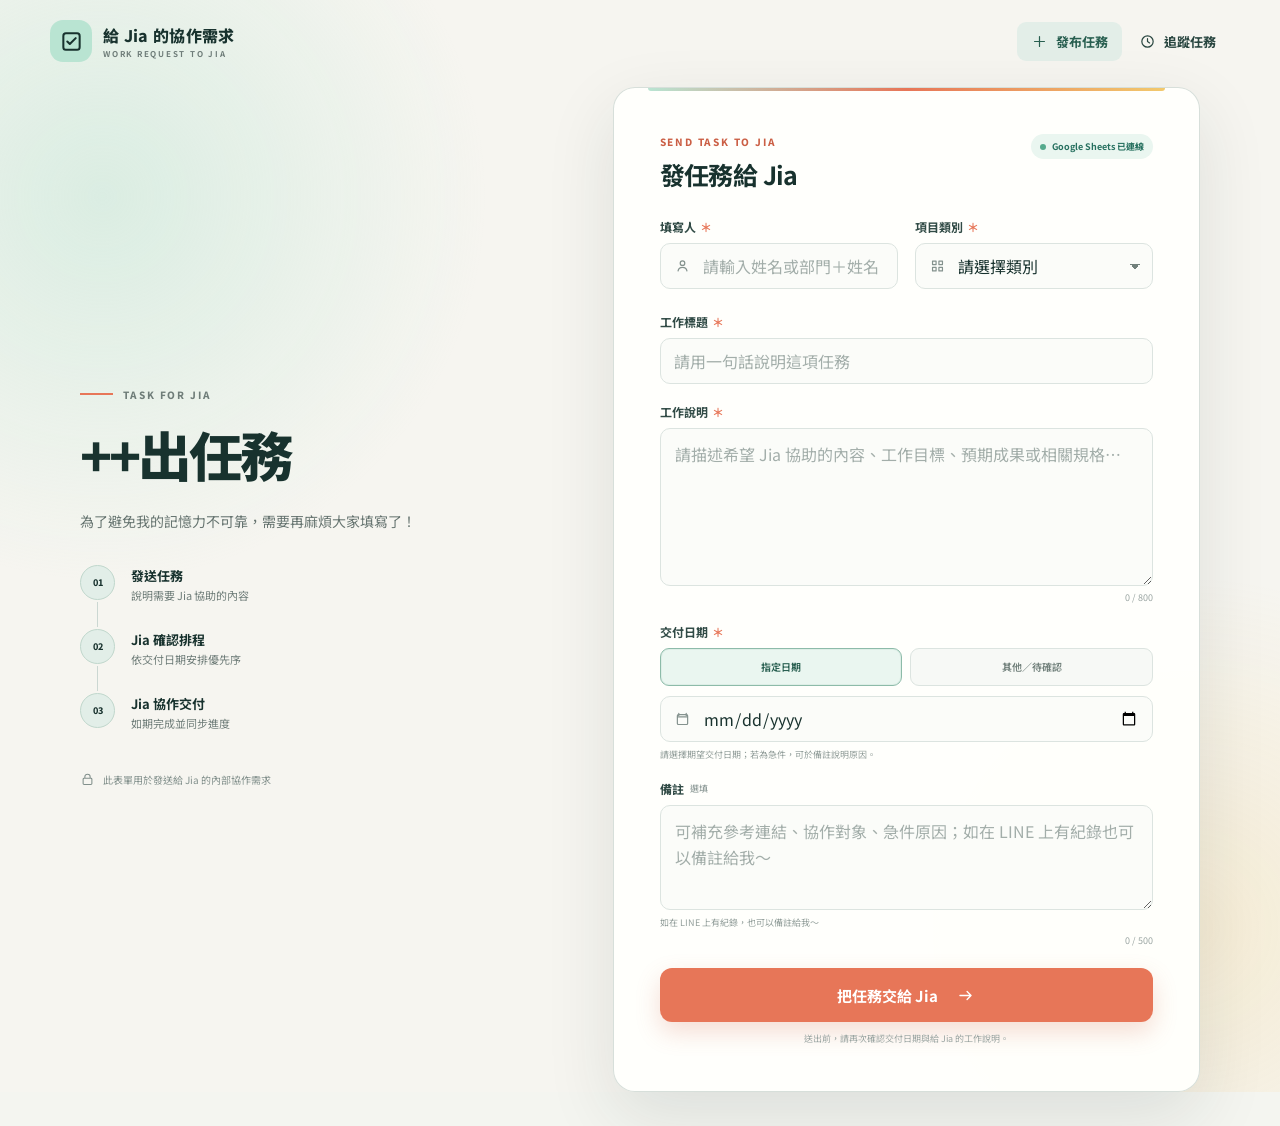
==== commit 05a83026: "v5" ====
--- a/index.html
+++ b/index.html
@@ -59,7 +59,7 @@
           </li>
           <li>
             <span>02</span>
-            <div><strong>Jia 確認排程</strong><small>依交付時間安排優先序</small></div>
+            <div><strong>Jia 確認排程</strong><small>依交付日期安排優先序</small></div>
           </li>
           <li>
             <span>03</span>
@@ -133,7 +133,7 @@
                 name="title"
                 type="text"
                 maxlength="120"
-                placeholder="一句話說明即可"
+                placeholder="請用一句話說明這項任務"
                 required
               />
             </div>
@@ -147,7 +147,7 @@
               name="description"
               rows="5"
               maxlength="800"
-              placeholder="請盡量詳細描述內容、工作目標、預期成果或相關規格⋯"
+              placeholder="請描述希望 Jia 協助的內容、工作目標、預期成果或相關規格⋯"
               required
             ></textarea>
             <div class="field-meta">
@@ -157,11 +157,11 @@
           </div>
 
           <div class="field-group">
-            <label for="delivery-time">交付時間 <span aria-label="必填">＊</span></label>
-            <div class="delivery-options" role="radiogroup" aria-label="交付時間選項">
+            <label for="delivery-time">交付日期 <span aria-label="必填">＊</span></label>
+            <div class="delivery-options" role="radiogroup" aria-label="交付日期選項">
               <label>
                 <input type="radio" name="deliveryOption" value="specified" checked />
-                <span>指定日期時間</span>
+                <span>指定日期</span>
               </label>
               <label>
                 <input type="radio" name="deliveryOption" value="other" />
@@ -172,12 +172,12 @@
               <svg viewBox="0 0 24 24" aria-hidden="true">
                 <path d="M6.75 4v3M17.25 4v3M4.75 9h14.5M6.25 5.75h11.5a1.5 1.5 0 0 1 1.5 1.5v11a1.5 1.5 0 0 1-1.5 1.5H6.25a1.5 1.5 0 0 1-1.5-1.5v-11a1.5 1.5 0 0 1 1.5-1.5Z" />
               </svg>
-              <input id="delivery-time" name="deliveryTime" type="datetime-local" required />
+              <input id="delivery-time" name="deliveryTime" type="date" required />
             </div>
             <div class="other-time-message" id="other-time-message" hidden>
               這筆任務會先標記為「待確認」，可在備註補充希望的時程。
             </div>
-            <p class="field-hint" id="delivery-time-hint">請預留合理作業時間；若為急件，可於備註說明原因。</p>
+            <p class="field-hint" id="delivery-time-hint">請選擇期望交付日期；若為急件，可於備註說明原因。</p>
             <p class="field-error" id="deliveryTime-error"></p>
           </div>
 
@@ -188,7 +188,7 @@
               name="notes"
               rows="3"
               maxlength="500"
-              placeholder="可補充參考連結、協作對象、急件原因"
+              placeholder="可補充參考連結、協作對象、急件原因；如在 LINE 上有紀錄也可以備註給我～"
             ></textarea>
             <p class="field-hint notes-hint">如在 LINE 上有紀錄，也可以備註給我～</p>
             <div class="field-meta align-right"><span id="notes-count">0 / 500</span></div>
@@ -201,7 +201,7 @@
             </svg>
           </button>
 
-          <p class="submit-note">送出前，請再次確認交付時間與給 Jia 的工作說明。</p>
+          <p class="submit-note">送出前，請再次確認交付日期與給 Jia 的工作說明。</p>
         </form>
 
         <div class="success-panel" id="success-panel" hidden tabindex="-1">
@@ -210,7 +210,7 @@
           </span>
           <p class="section-kicker">TASK SENT TO JIA</p>
           <h2>任務已交給 Jia！</h2>
-          <p>Jia 已收到這項協作需求，並會依交付時間安排處理順序。</p>
+          <p>Jia 已收到這項協作需求，並會依交付日期安排處理順序。</p>
           <div class="request-number">Jia 任務編號 <strong id="success-id">—</strong></div>
           <div class="success-actions">
             <button class="secondary-button" type="button" id="copy-request-id-button">複製任務編號</button>
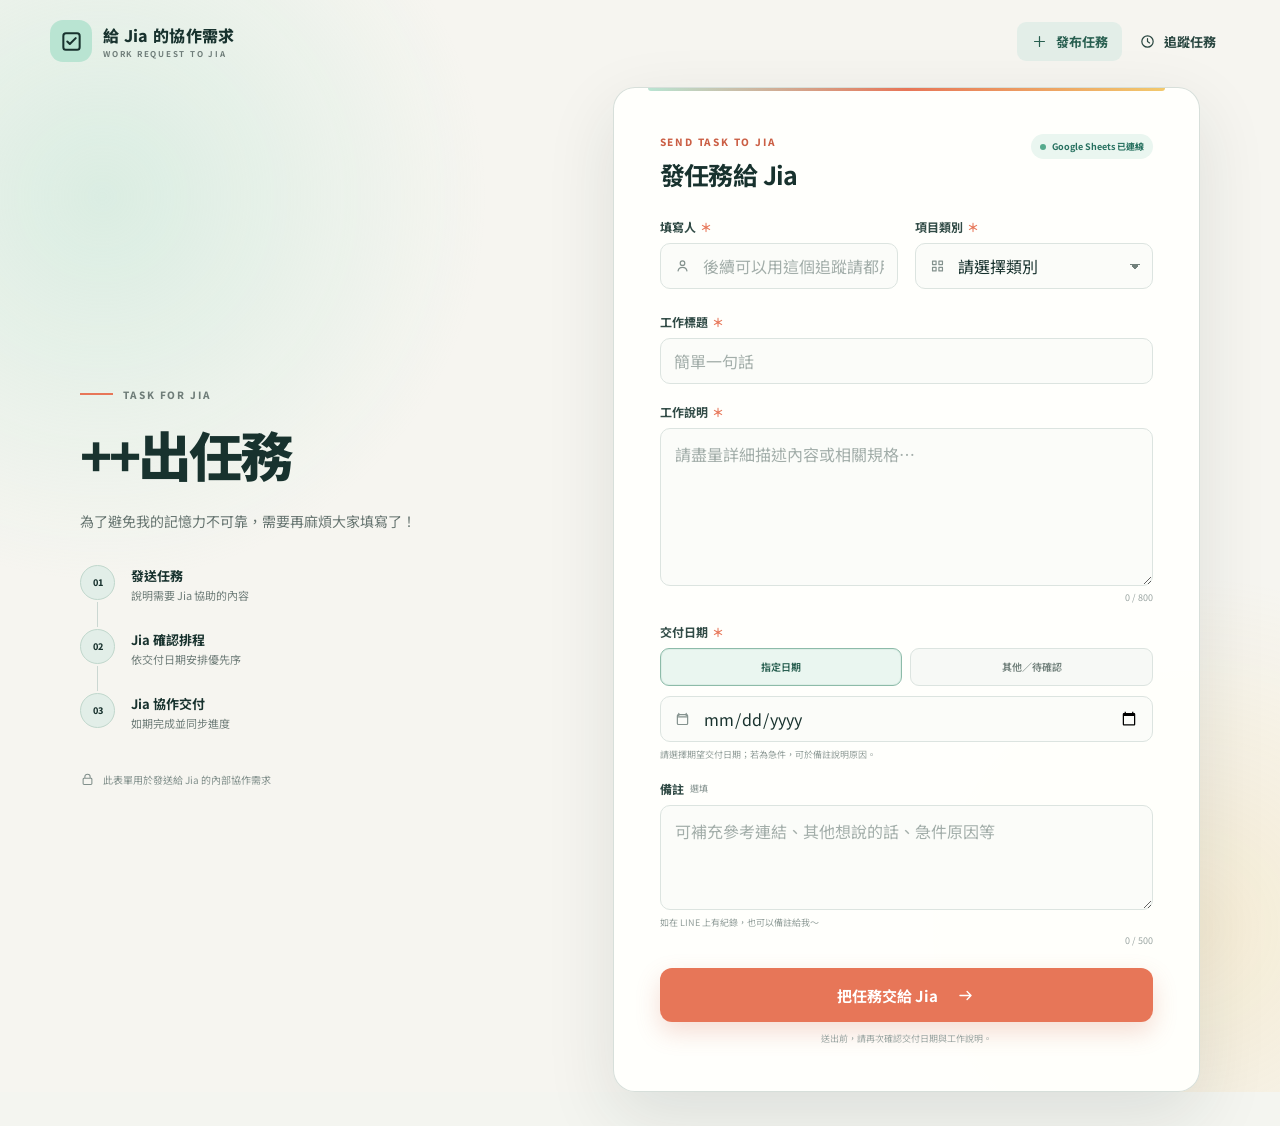
==== commit f2adfbc4: "Update index.html" ====
--- a/index.html
+++ b/index.html
@@ -99,7 +99,7 @@
                   type="text"
                   autocomplete="name"
                   maxlength="40"
-                  placeholder="請輸入姓名或部門＋姓名"
+                  placeholder="後續可以用這個追蹤請都用同一個名字"
                   required
                 />
               </div>
@@ -133,7 +133,7 @@
                 name="title"
                 type="text"
                 maxlength="120"
-                placeholder="請用一句話說明這項任務"
+                placeholder="簡單一句話"
                 required
               />
             </div>
@@ -147,7 +147,7 @@
               name="description"
               rows="5"
               maxlength="800"
-              placeholder="請描述希望 Jia 協助的內容、工作目標、預期成果或相關規格⋯"
+              placeholder="請盡量詳細描述內容或相關規格⋯"
               required
             ></textarea>
             <div class="field-meta">
@@ -188,7 +188,7 @@
               name="notes"
               rows="3"
               maxlength="500"
-              placeholder="可補充參考連結、協作對象、急件原因；如在 LINE 上有紀錄也可以備註給我～"
+              placeholder="可補充參考連結、其他想說的話、急件原因等"
             ></textarea>
             <p class="field-hint notes-hint">如在 LINE 上有紀錄，也可以備註給我～</p>
             <div class="field-meta align-right"><span id="notes-count">0 / 500</span></div>
@@ -201,7 +201,7 @@
             </svg>
           </button>
 
-          <p class="submit-note">送出前，請再次確認交付日期與給 Jia 的工作說明。</p>
+          <p class="submit-note">送出前，請再次確認交付日期與工作說明。</p>
         </form>
 
         <div class="success-panel" id="success-panel" hidden tabindex="-1">
@@ -209,9 +209,9 @@
             <svg viewBox="0 0 24 24" aria-hidden="true"><path d="m6.5 12.5 3.5 3.5 7.5-8" /></svg>
           </span>
           <p class="section-kicker">TASK SENT TO JIA</p>
-          <h2>任務已交給 Jia！</h2>
+          <h2>任務已交給++ㄌ！</h2>
           <p>Jia 已收到這項協作需求，並會依交付日期安排處理順序。</p>
-          <div class="request-number">Jia 任務編號 <strong id="success-id">—</strong></div>
+          <div class="request-number"> 任務編號 <strong id="success-id">—</strong></div>
           <div class="success-actions">
             <button class="secondary-button" type="button" id="copy-request-id-button">複製任務編號</button>
             <a class="primary-button success-track-button" id="track-request-link" href="./status.html">追蹤這個任務</a>
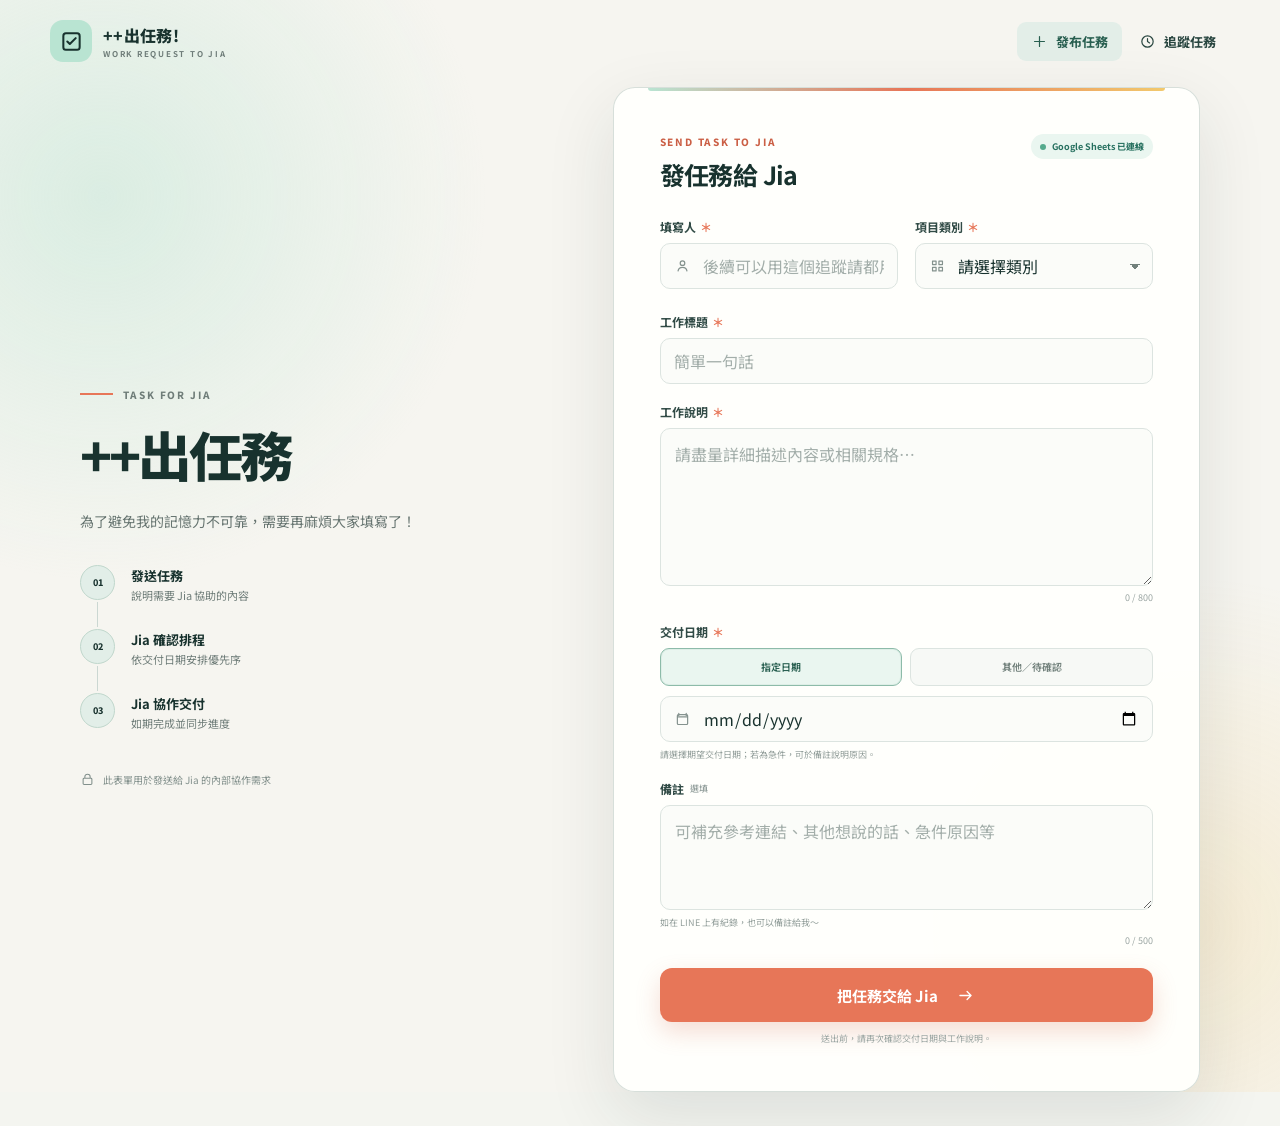
==== commit cd2f4a37: "Update index.html" ====
--- a/index.html
+++ b/index.html
@@ -8,7 +8,7 @@
       content="公司內部發任務給 Jia 的協作需求填寫與排程中心"
     />
     <meta name="theme-color" content="#16342f" />
-    <title>發任務給 Jia｜協作需求中心</title>
+    <title> ++出任務!｜協作需求中心</title>
     <link rel="stylesheet" href="./styles.css" />
   </head>
   <body class="form-page">
@@ -23,7 +23,7 @@
           </svg>
         </span>
         <span>
-          <strong>給 Jia 的協作需求</strong>
+          <strong> ++出任務! </strong>
           <small>WORK REQUEST TO JIA</small>
         </span>
       </a>
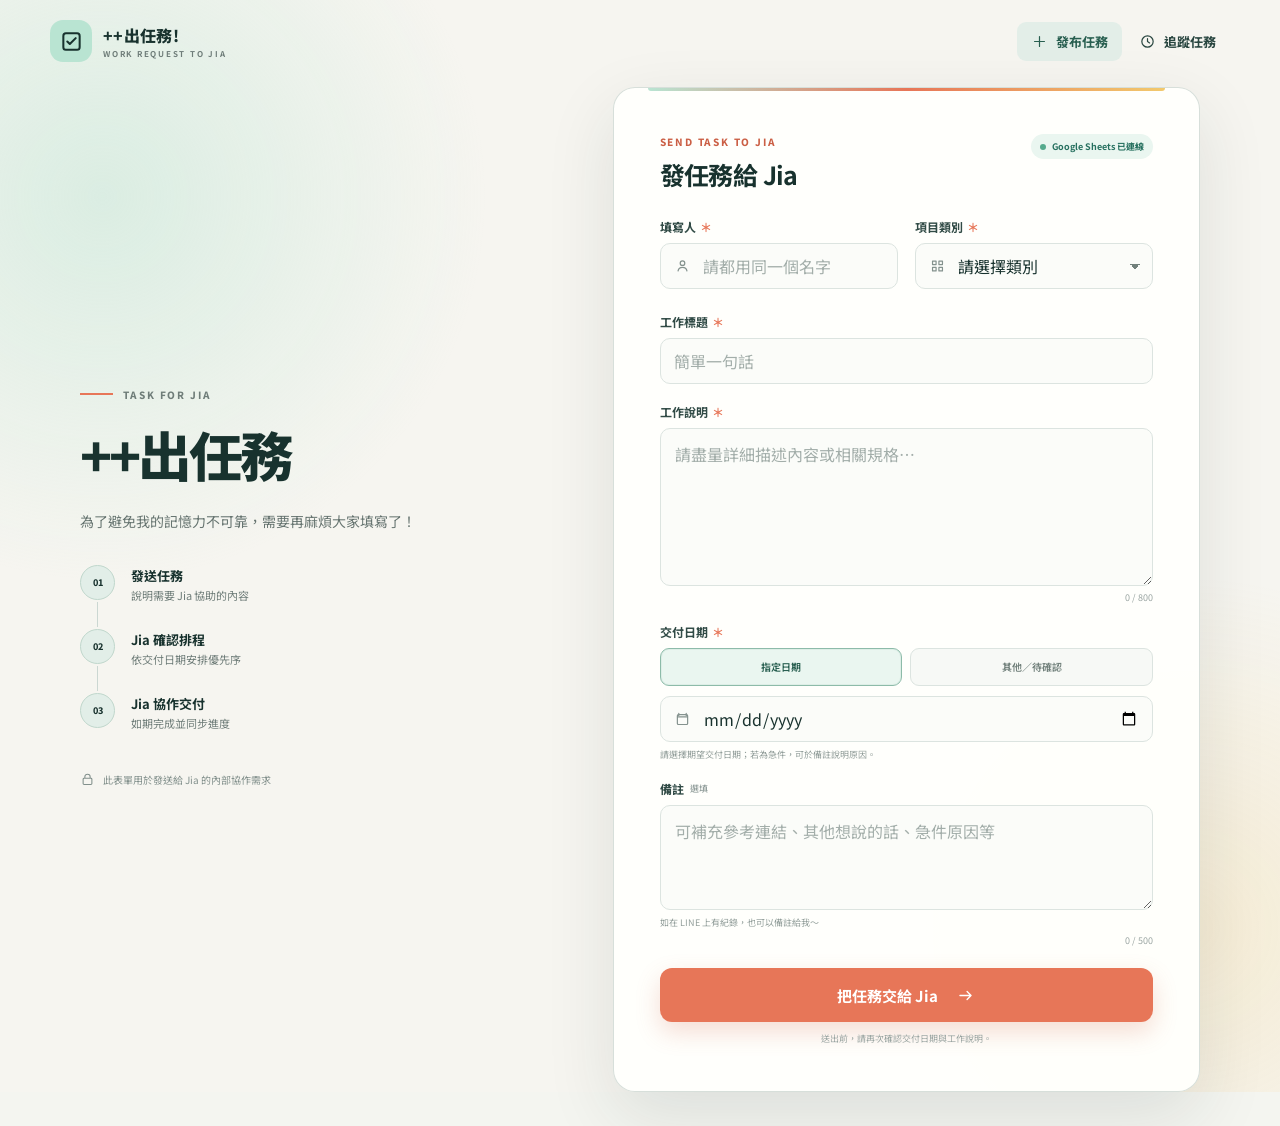
==== commit bd9e3758: "Update index.html" ====
--- a/index.html
+++ b/index.html
@@ -99,7 +99,7 @@
                   type="text"
                   autocomplete="name"
                   maxlength="40"
-                  placeholder="後續可以用這個追蹤請都用同一個名字"
+                  placeholder="請都用同一個名字"
                   required
                 />
               </div>
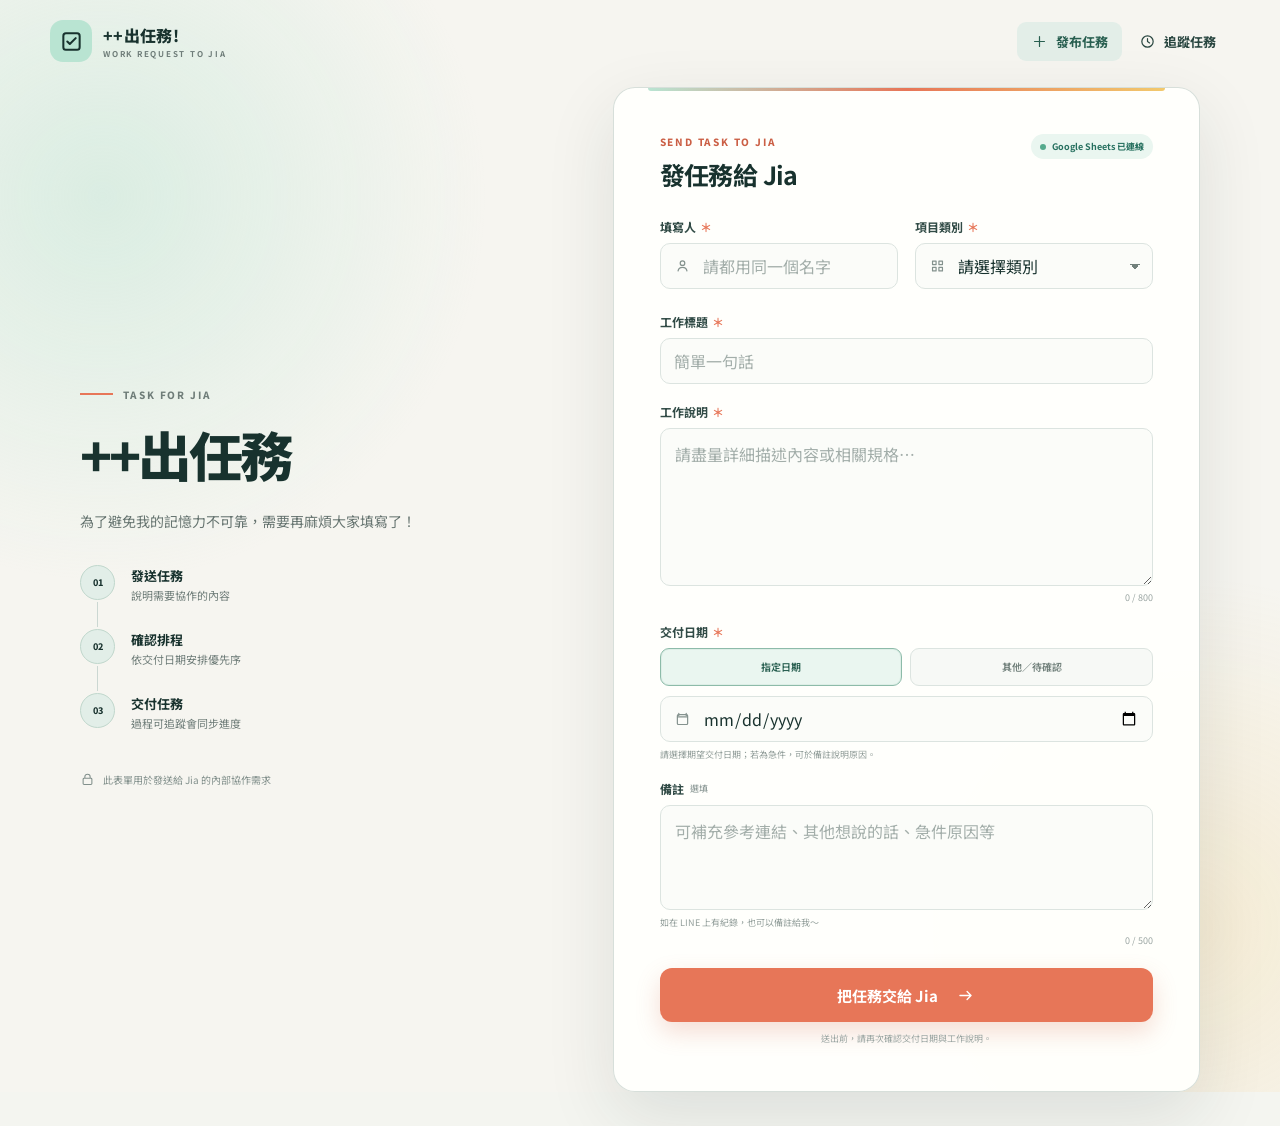
==== commit 9084b30a: "Update index.html" ====
--- a/index.html
+++ b/index.html
@@ -55,15 +55,15 @@
         <ol class="process-list" aria-label="需求處理流程">
           <li>
             <span>01</span>
-            <div><strong>發送任務</strong><small>說明需要 Jia 協助的內容</small></div>
+            <div><strong>發送任務</strong><small>說明需要協作的內容</small></div>
           </li>
           <li>
             <span>02</span>
-            <div><strong>Jia 確認排程</strong><small>依交付日期安排優先序</small></div>
+            <div><strong>確認排程</strong><small>依交付日期安排優先序</small></div>
           </li>
           <li>
             <span>03</span>
-            <div><strong>Jia 協作交付</strong><small>如期完成並同步進度</small></div>
+            <div><strong>交付任務</strong><small>過程可追蹤會同步進度</small></div>
           </li>
         </ol>
 
@@ -210,13 +210,13 @@
           </span>
           <p class="section-kicker">TASK SENT TO JIA</p>
           <h2>任務已交給++ㄌ！</h2>
-          <p>Jia 已收到這項協作需求，並會依交付日期安排處理順序。</p>
+          <p>已收到這項任務需求，並會依交付日期安排處理順序。</p>
           <div class="request-number"> 任務編號 <strong id="success-id">—</strong></div>
           <div class="success-actions">
             <button class="secondary-button" type="button" id="copy-request-id-button">複製任務編號</button>
             <a class="primary-button success-track-button" id="track-request-link" href="./status.html">追蹤這個任務</a>
           </div>
-          <button class="secondary-button" type="button" id="new-request-button">再發一個任務給 Jia</button>
+          <button class="secondary-button" type="button" id="new-request-button">再發一個任務</button>
         </div>
       </section>
     </main>
